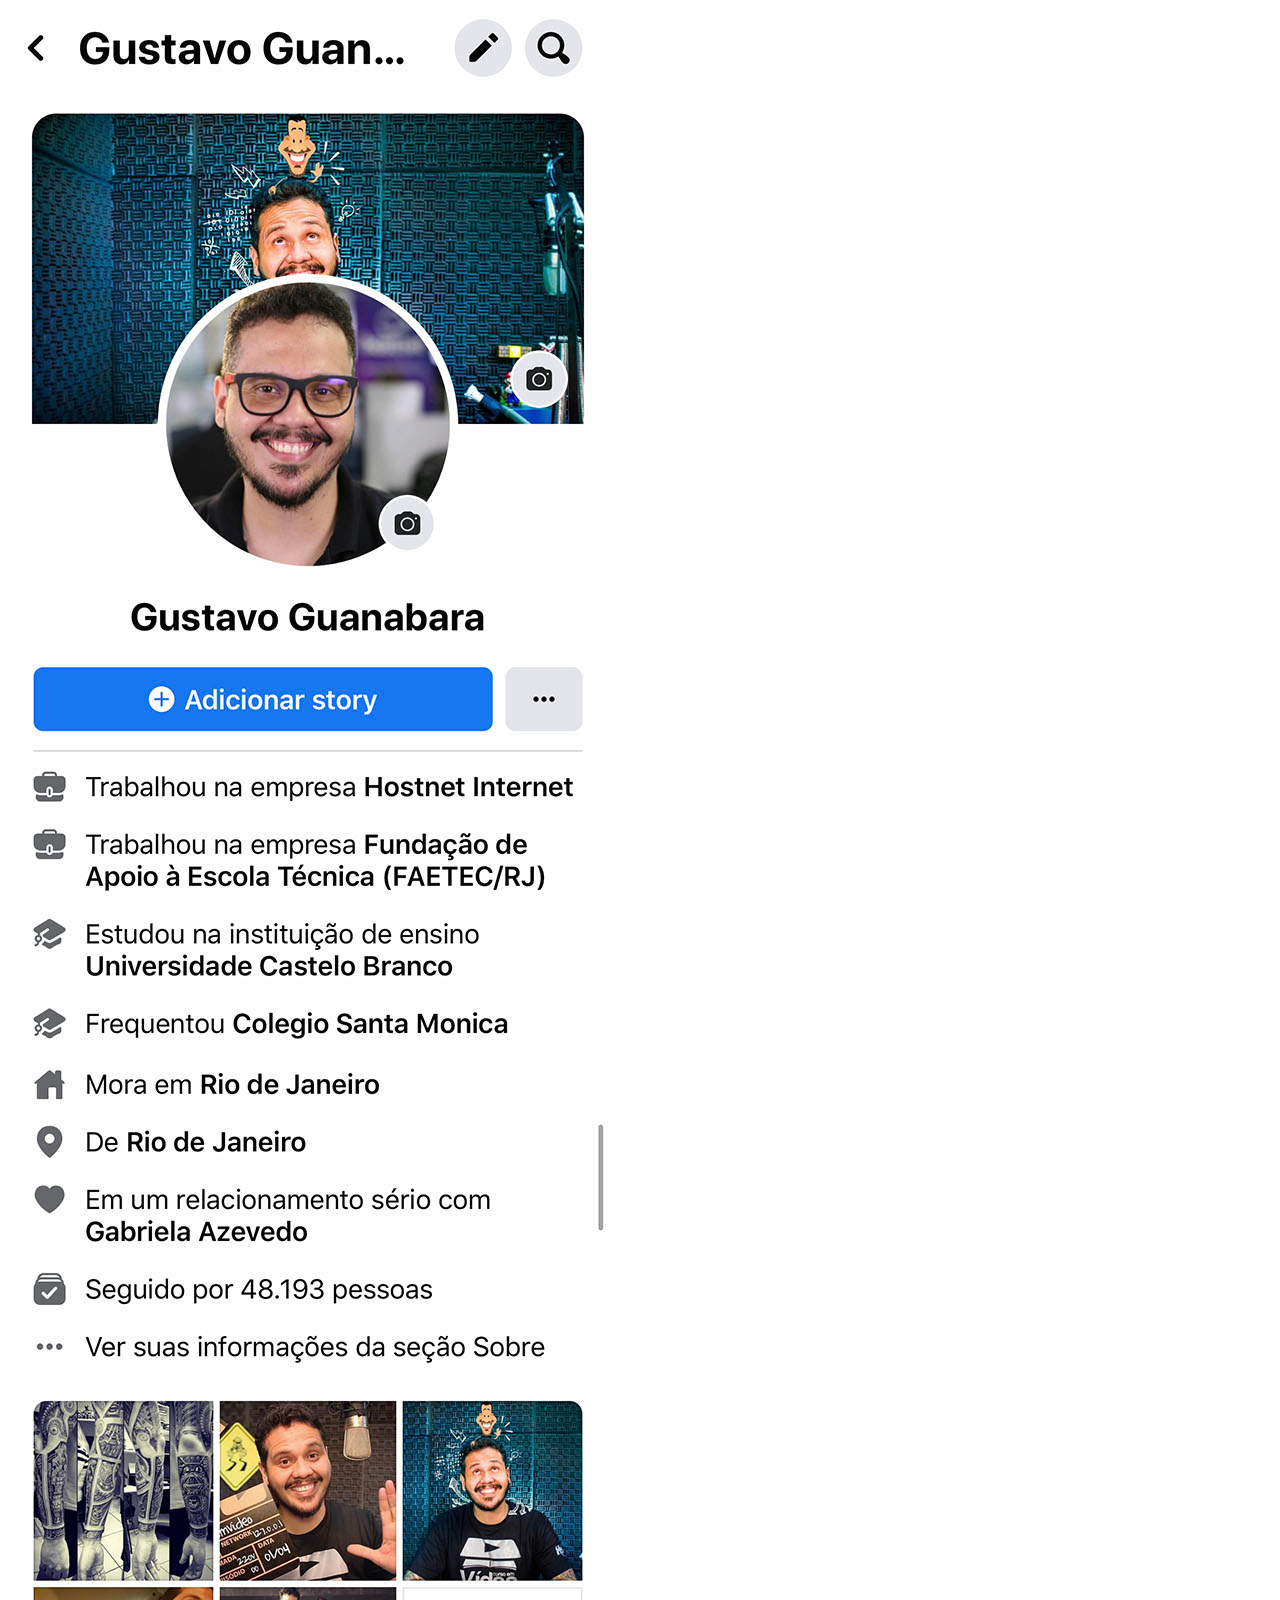
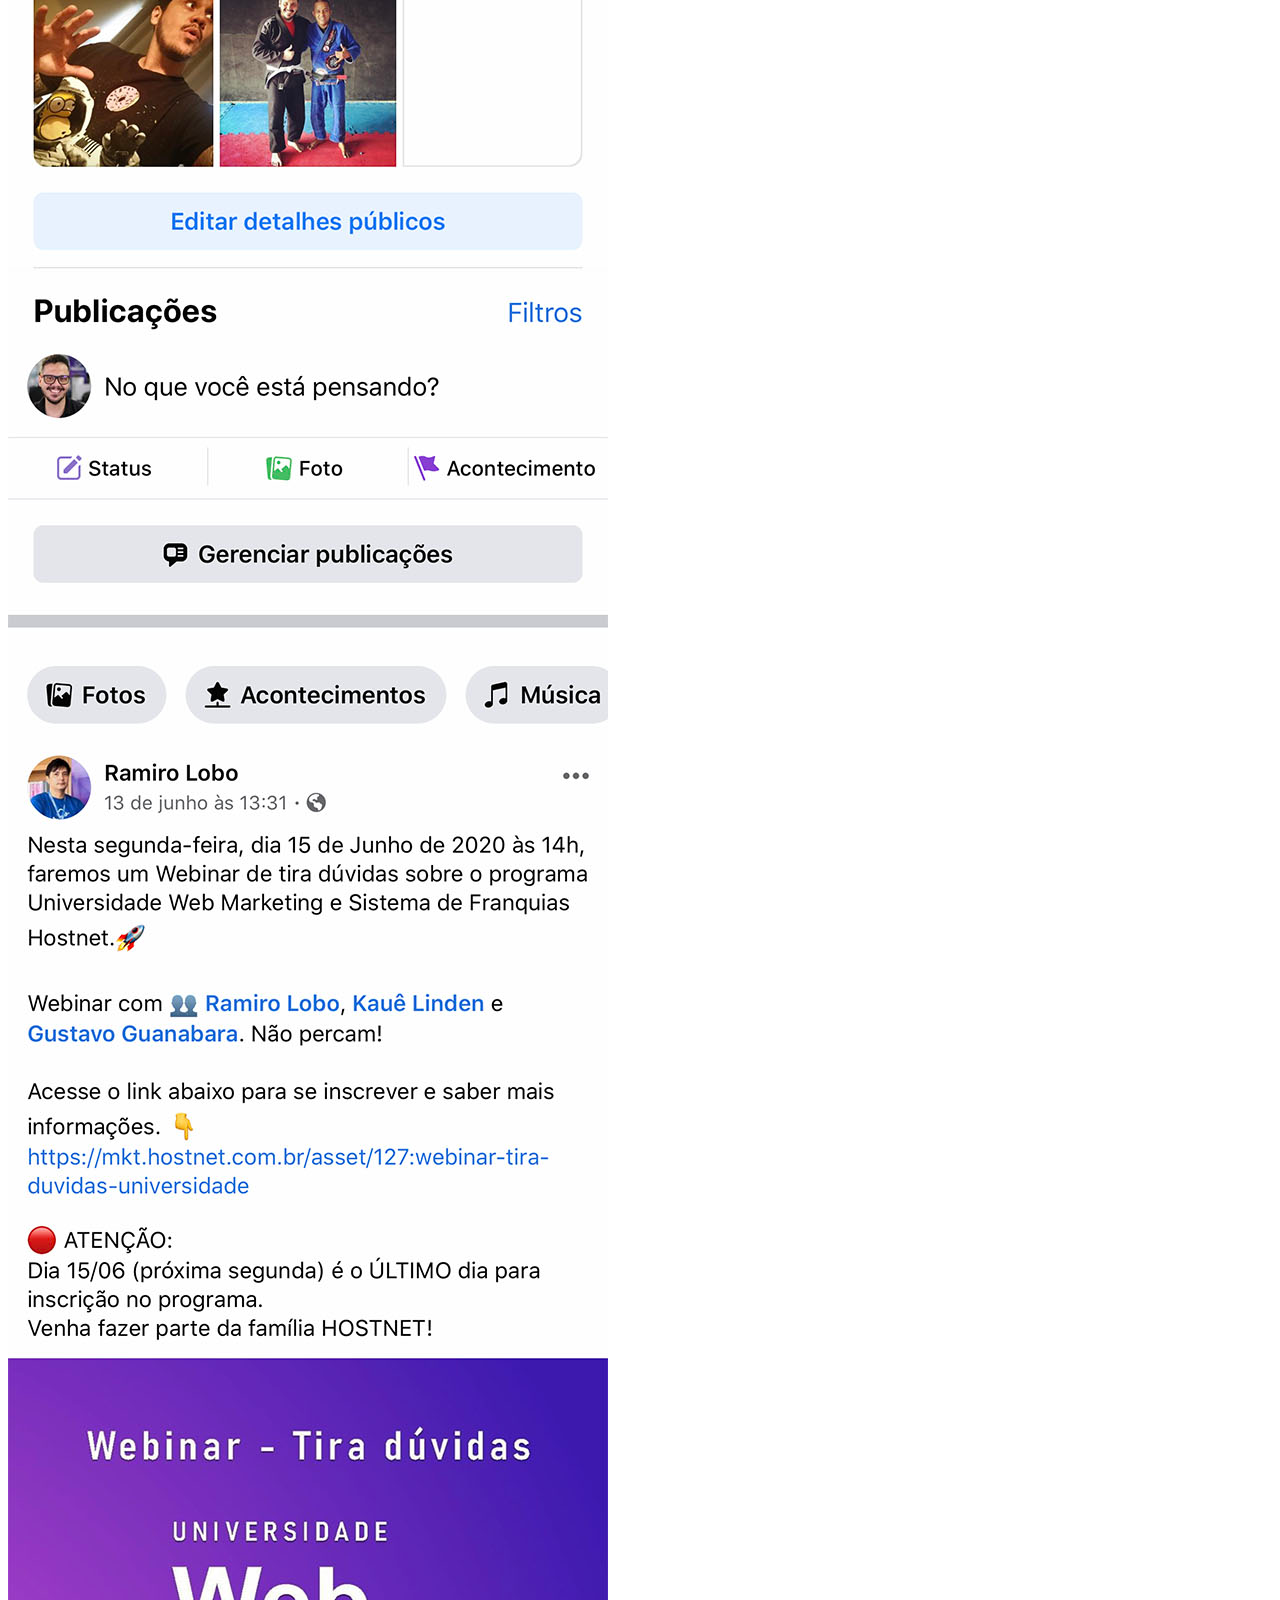
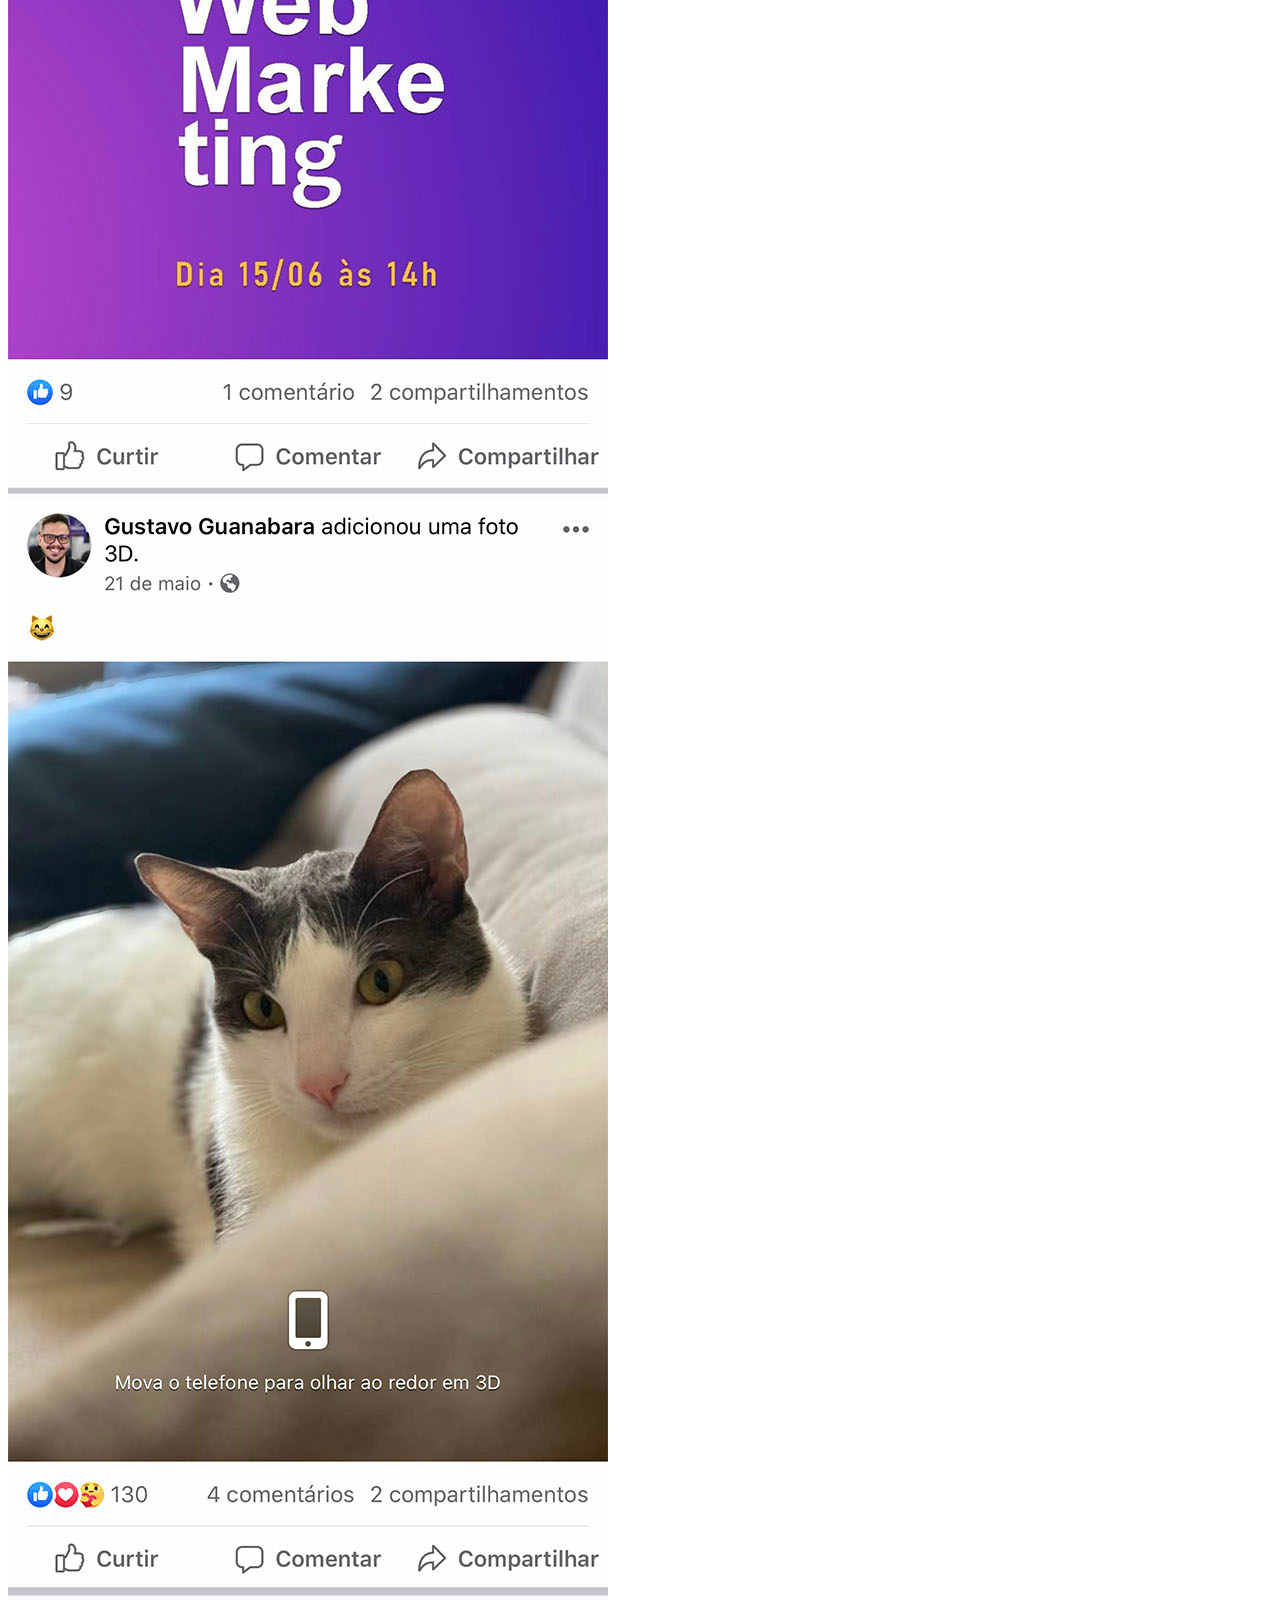
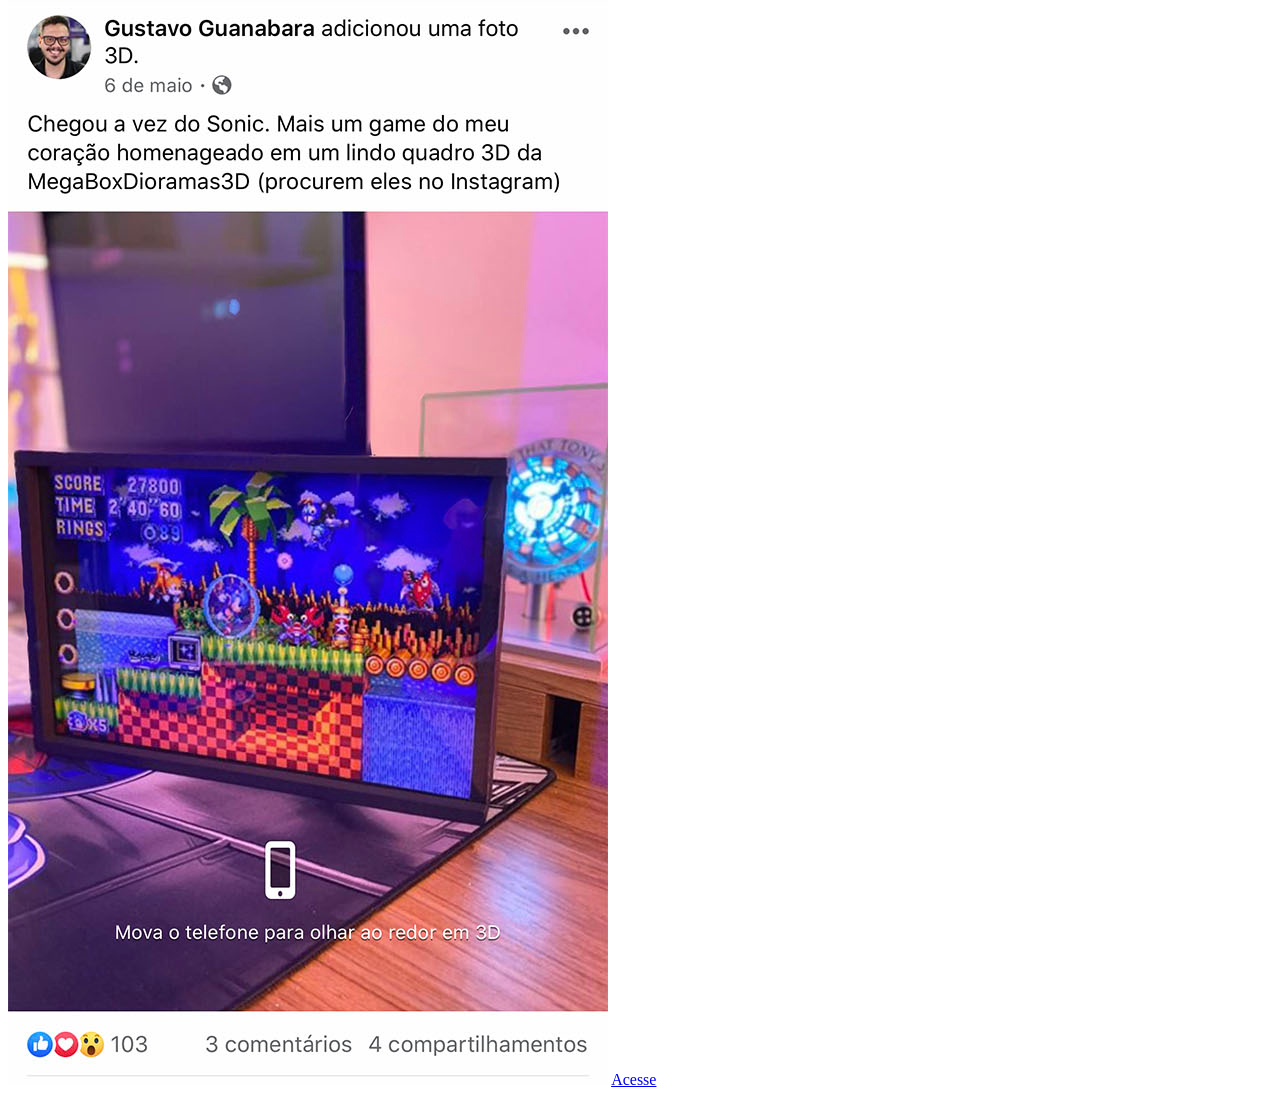
==== facebook.html @ 0ad2534f "criando arquivos" ====
<!DOCTYPE html>
<html lang="pt-br">
<head>
    <meta charset="UTF-8">
    <meta name="viewport" content="width=device-width, initial-scale=1.0">
    <title>facebook home</title>
</head>
<body>
    <img src="imagens/tela-facebook.jpg" alt="facebook">
    <a href="https://www.facebook.com/?locale=pt_BR" target="_blank"> Acesse</a>
    
</body>
</html>
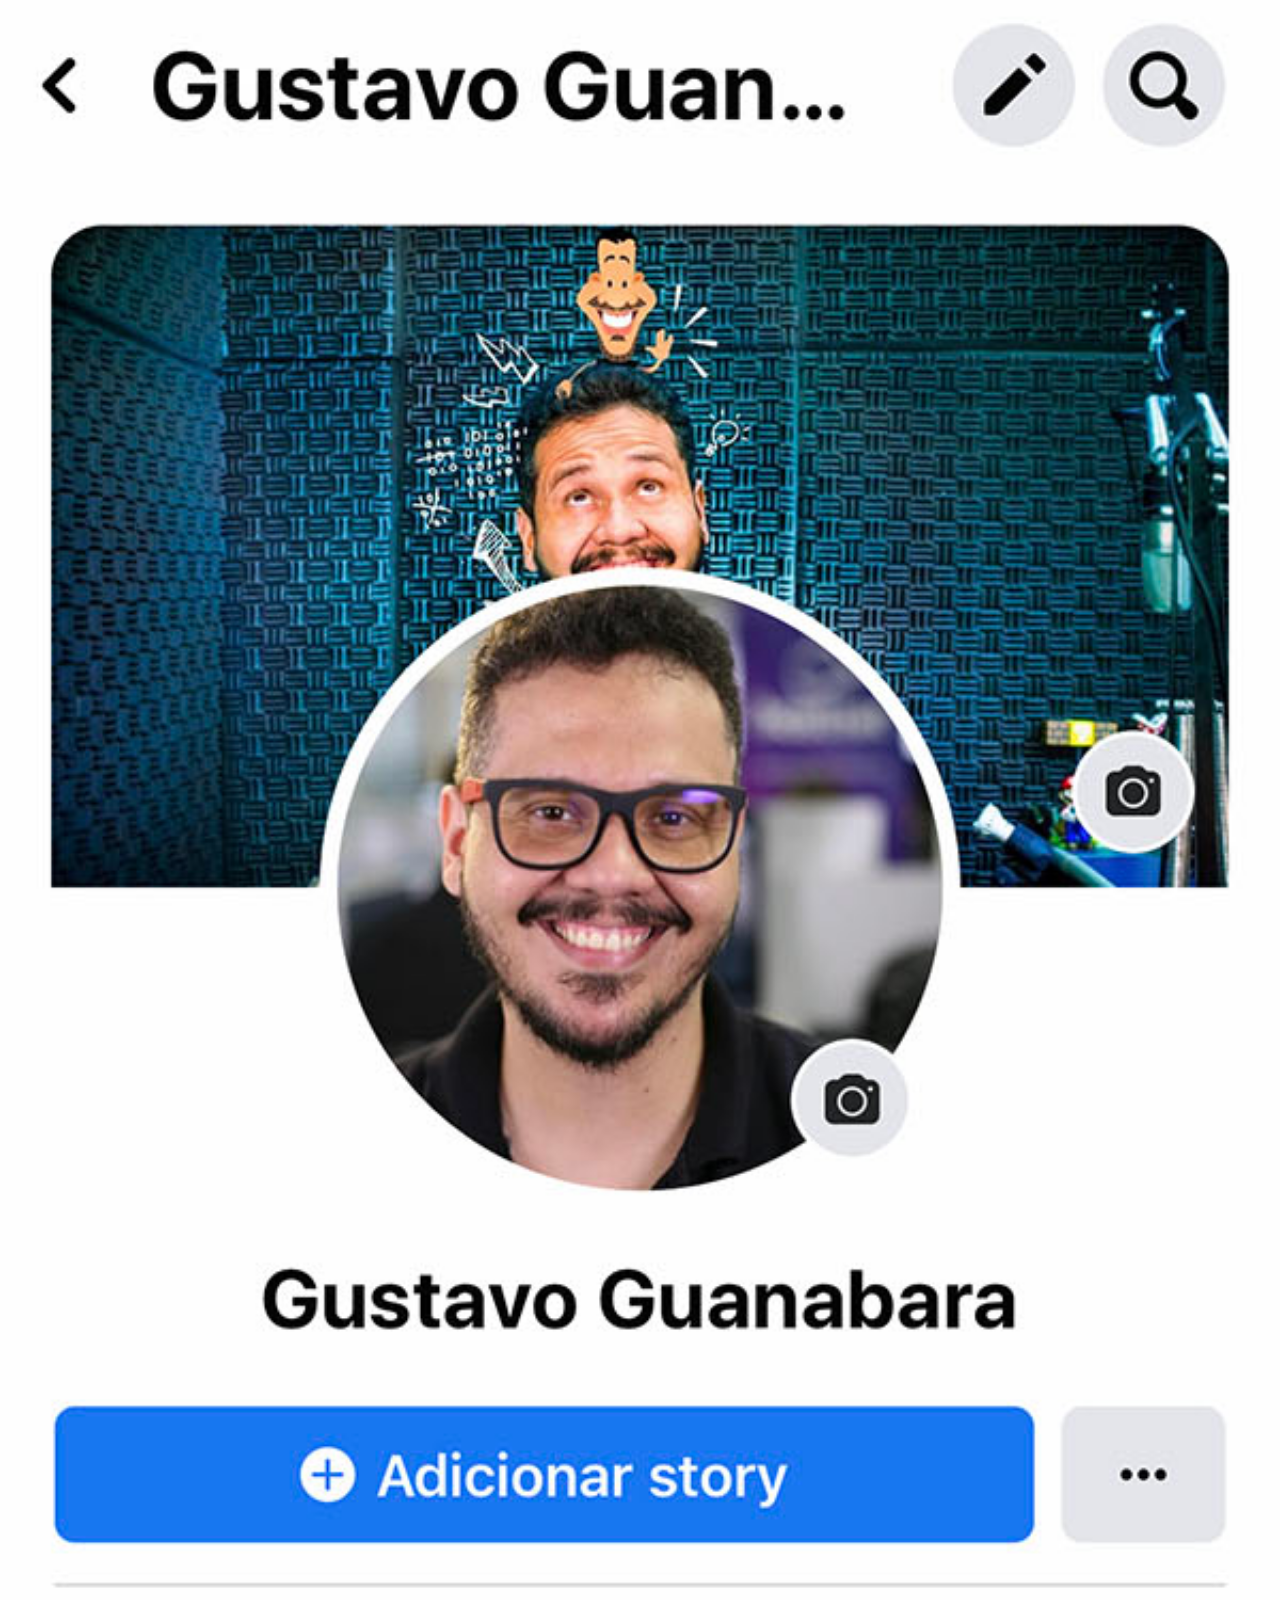
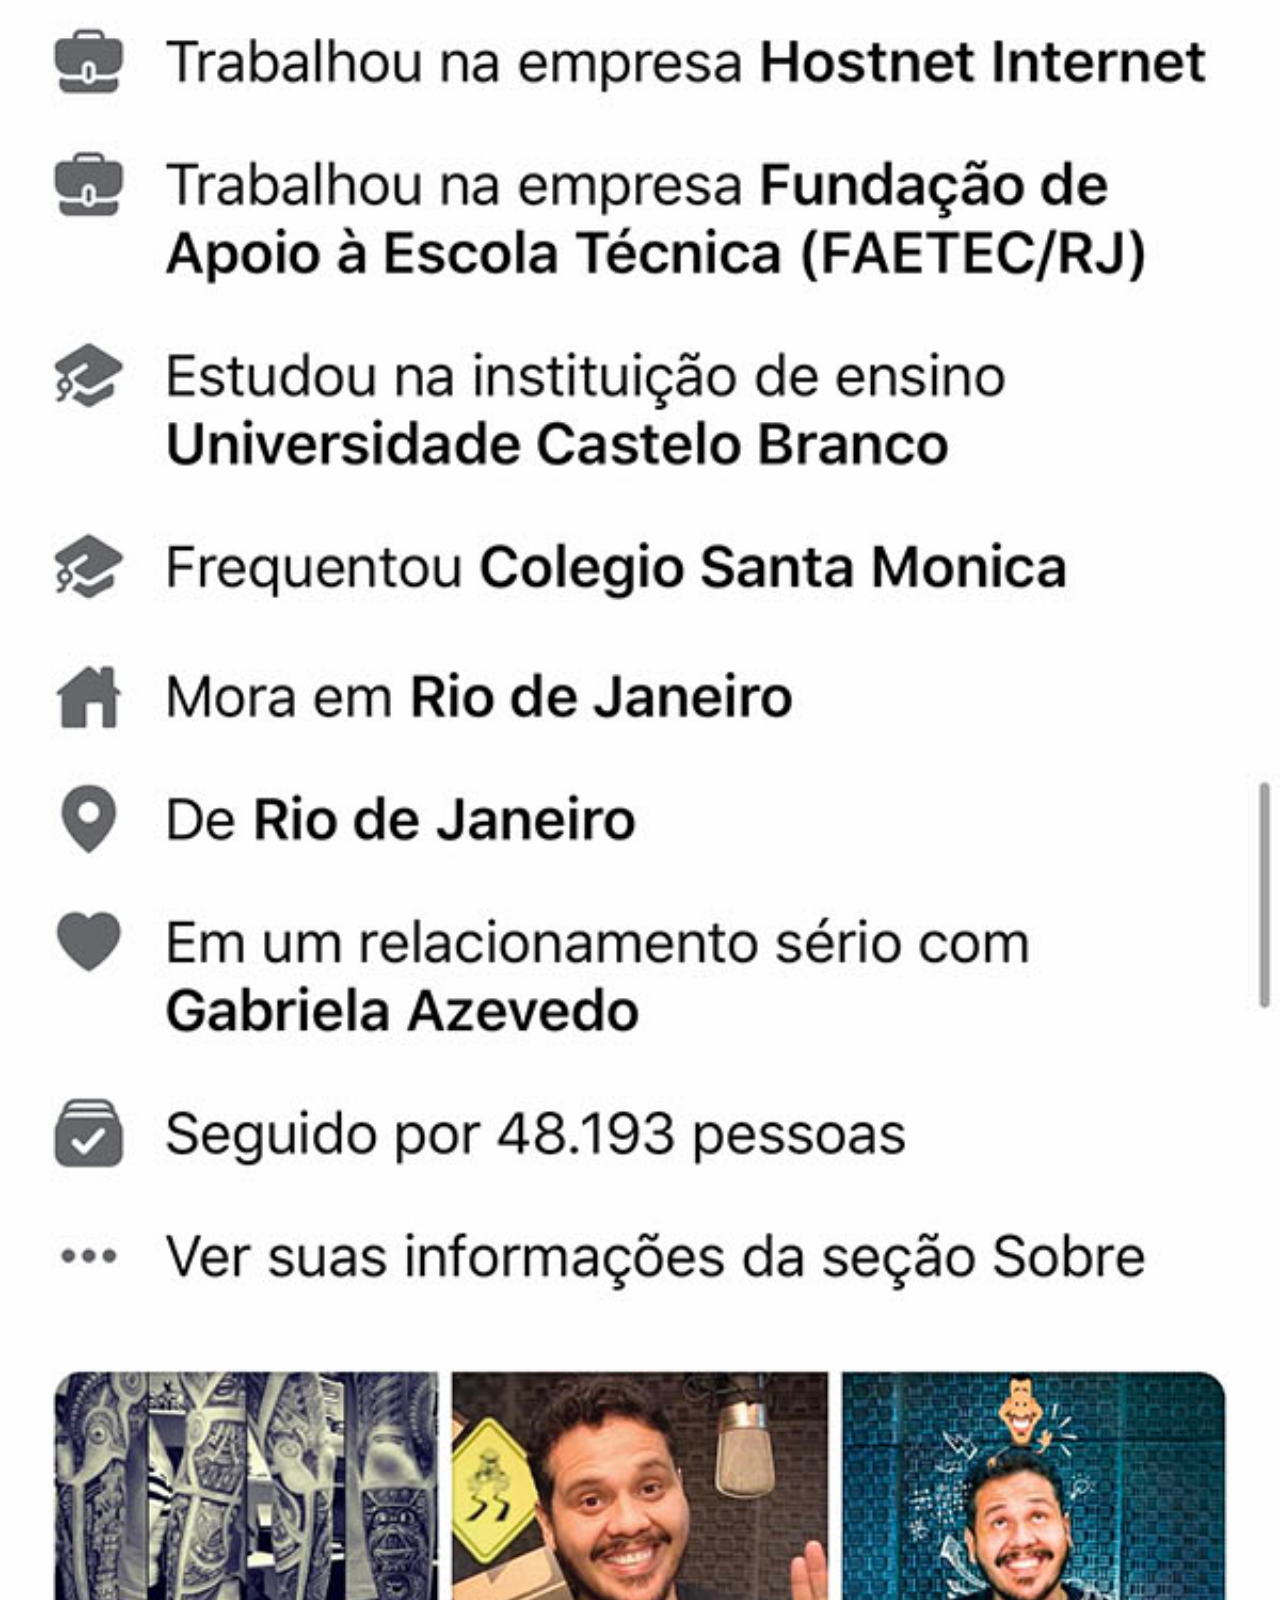
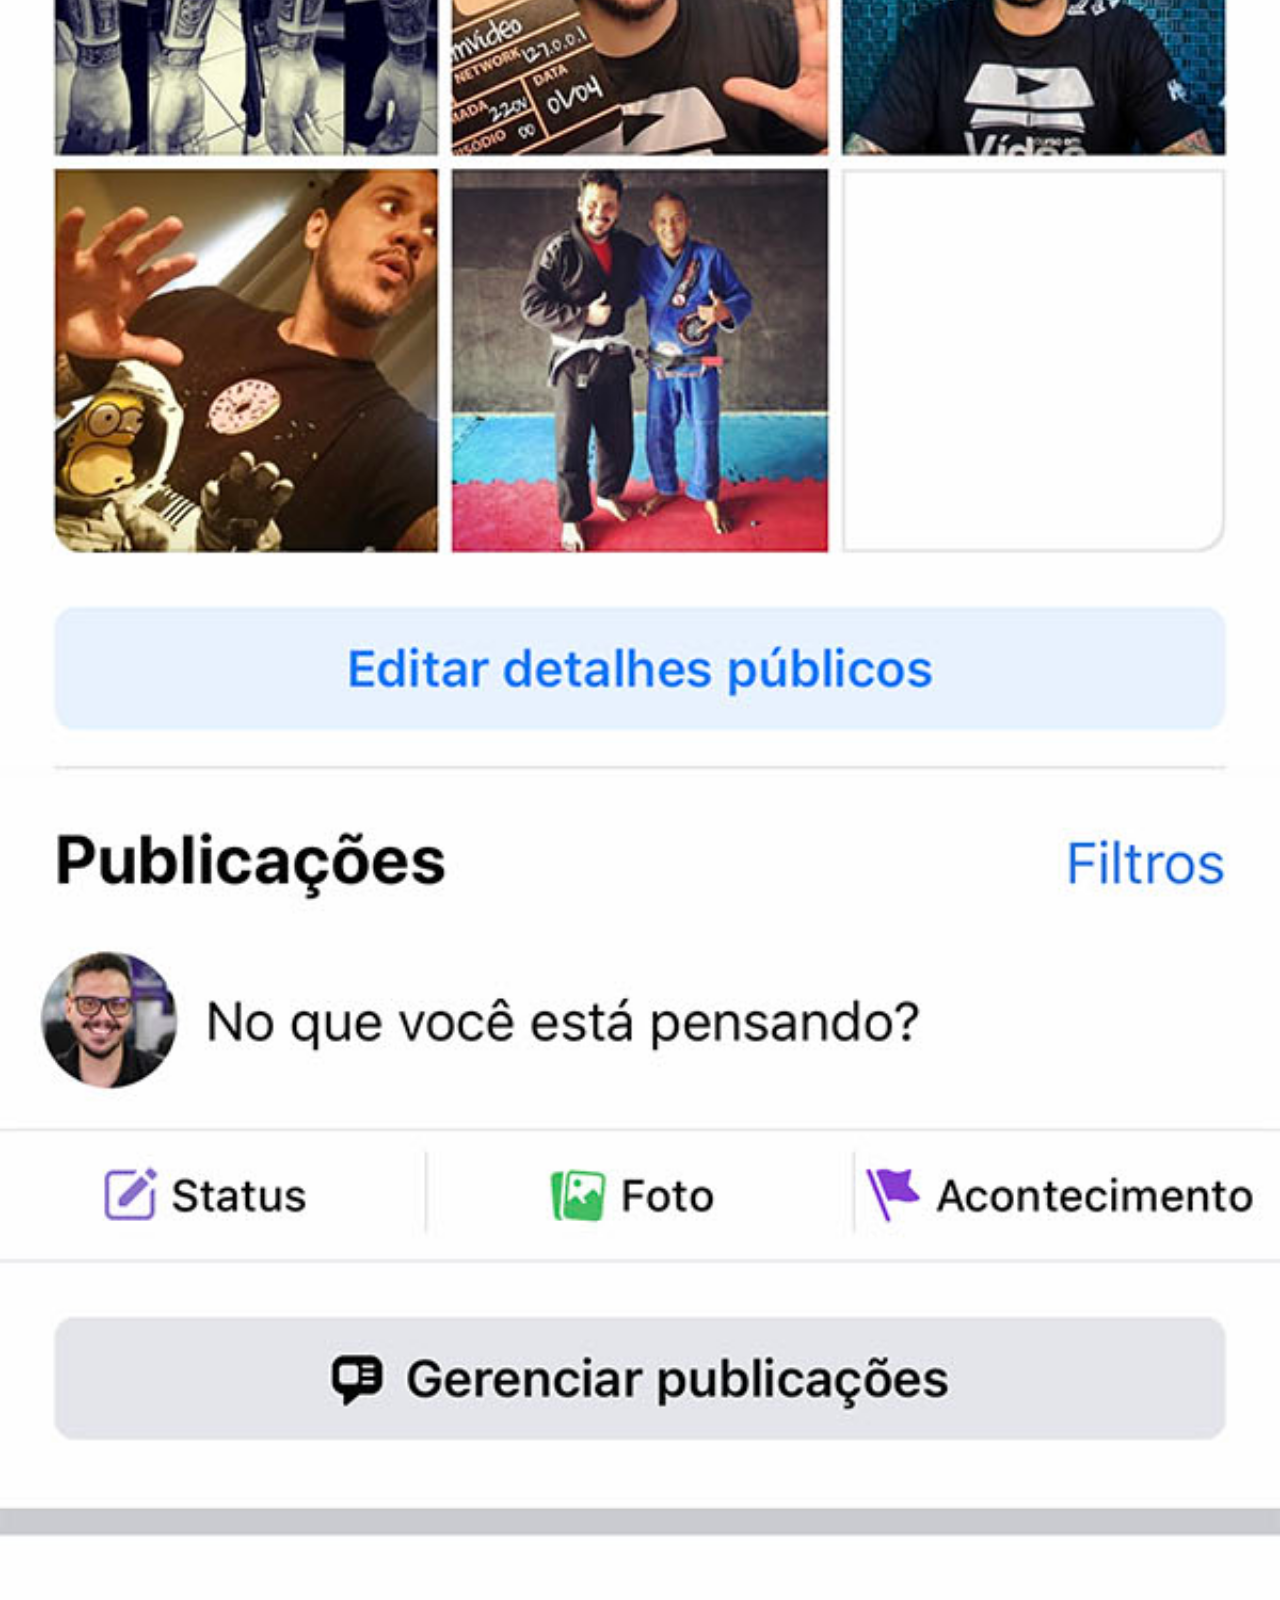
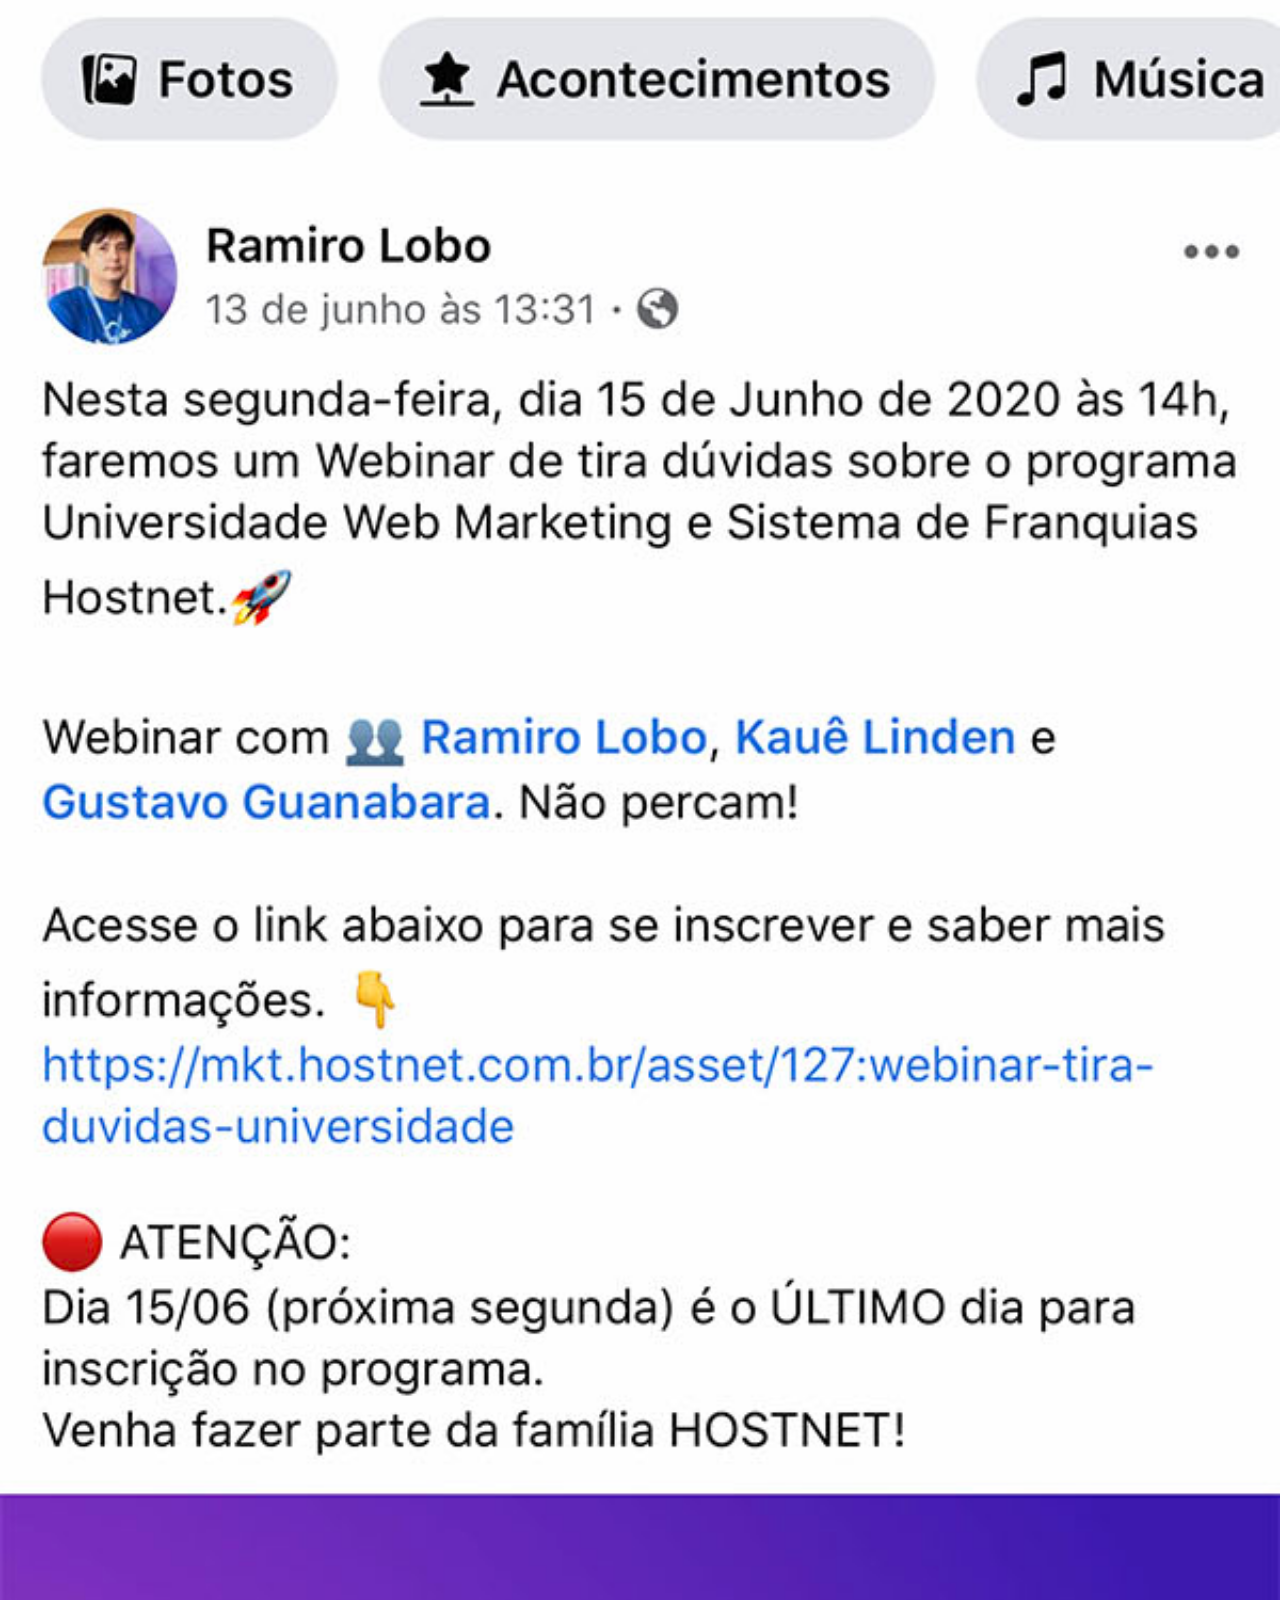
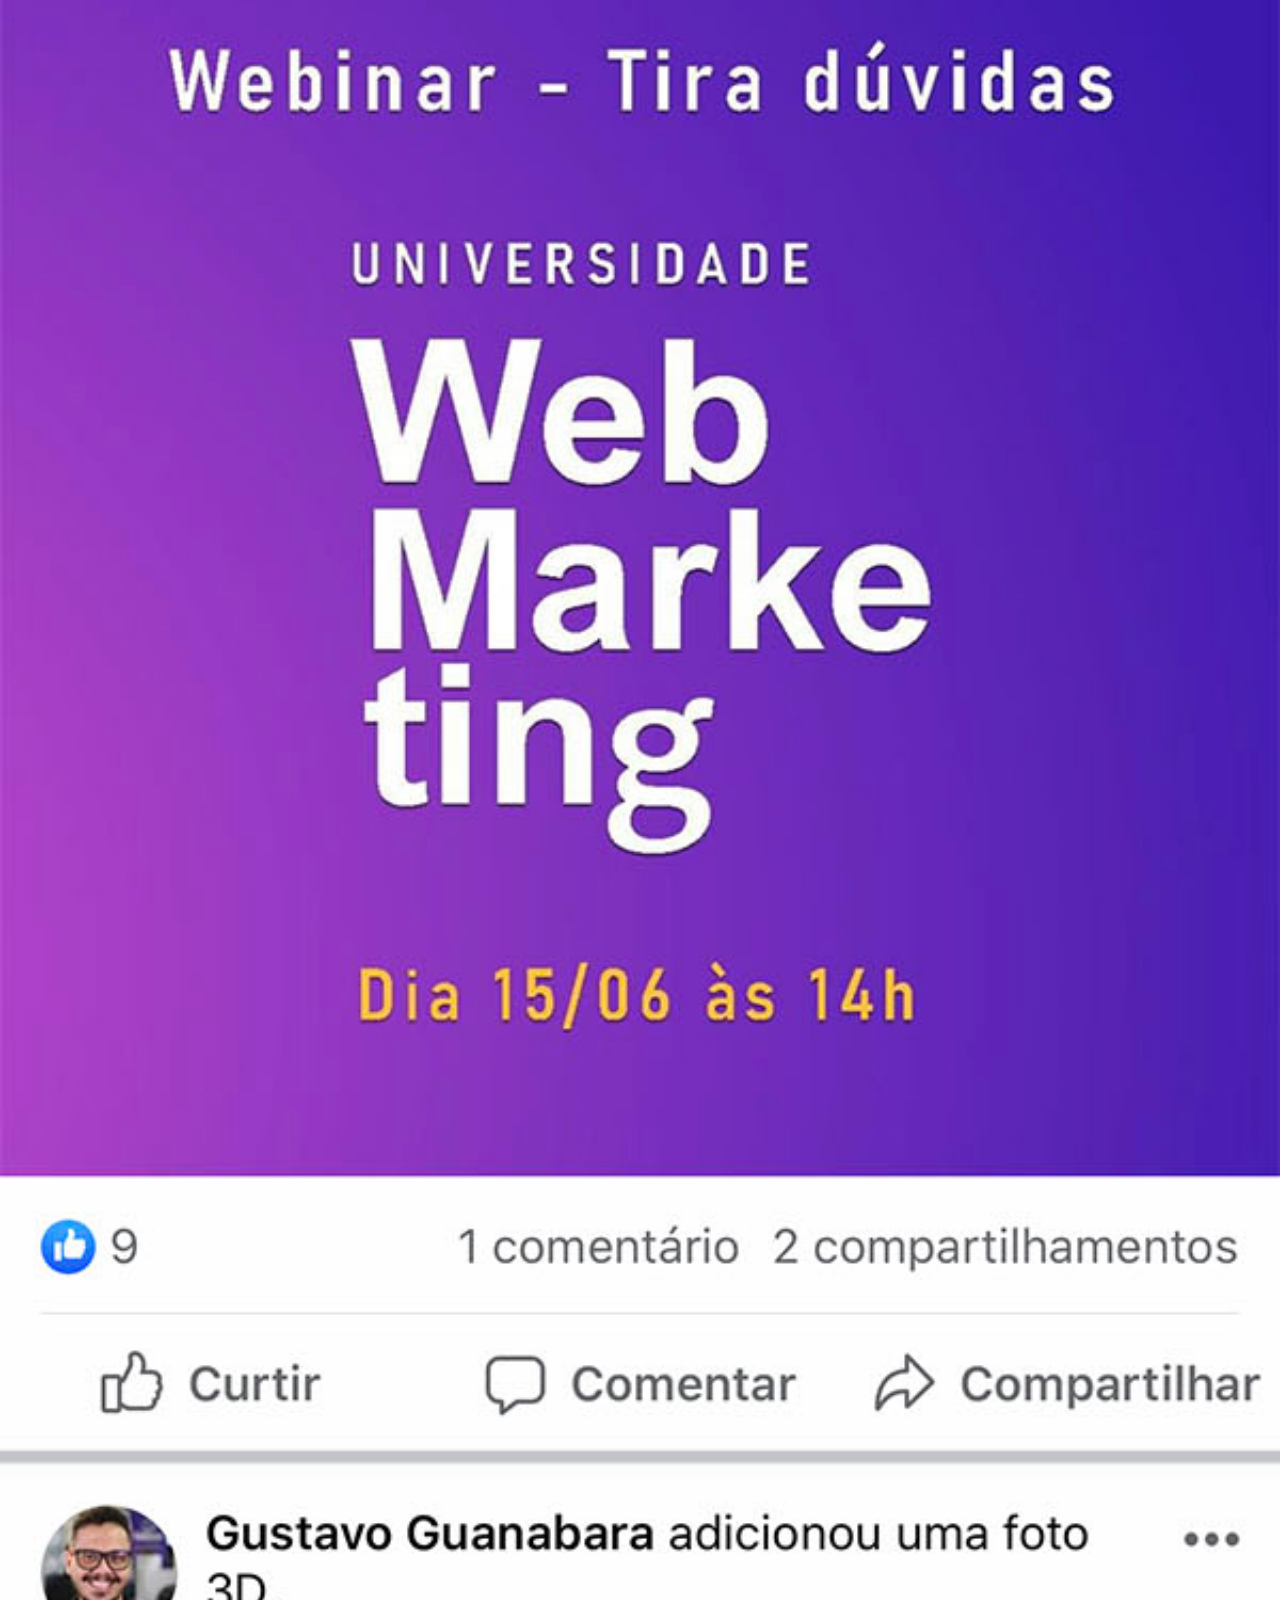
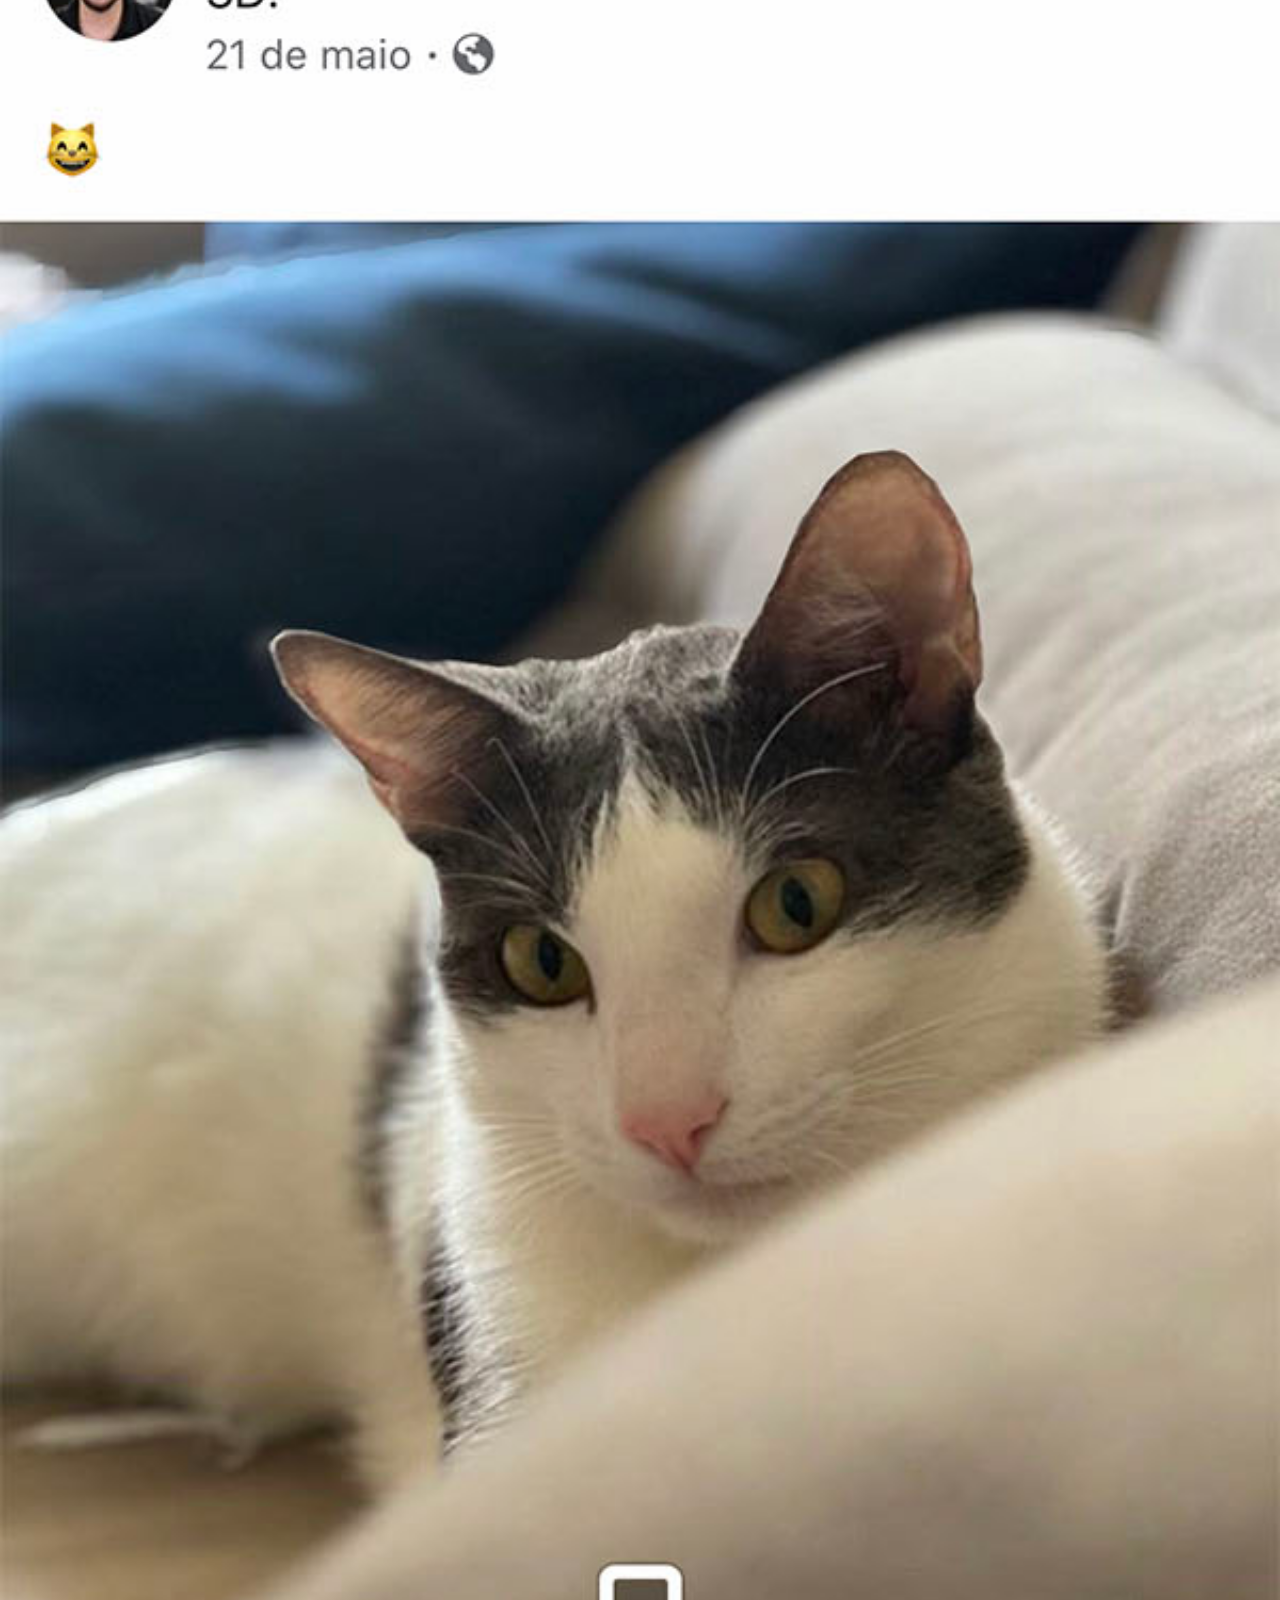
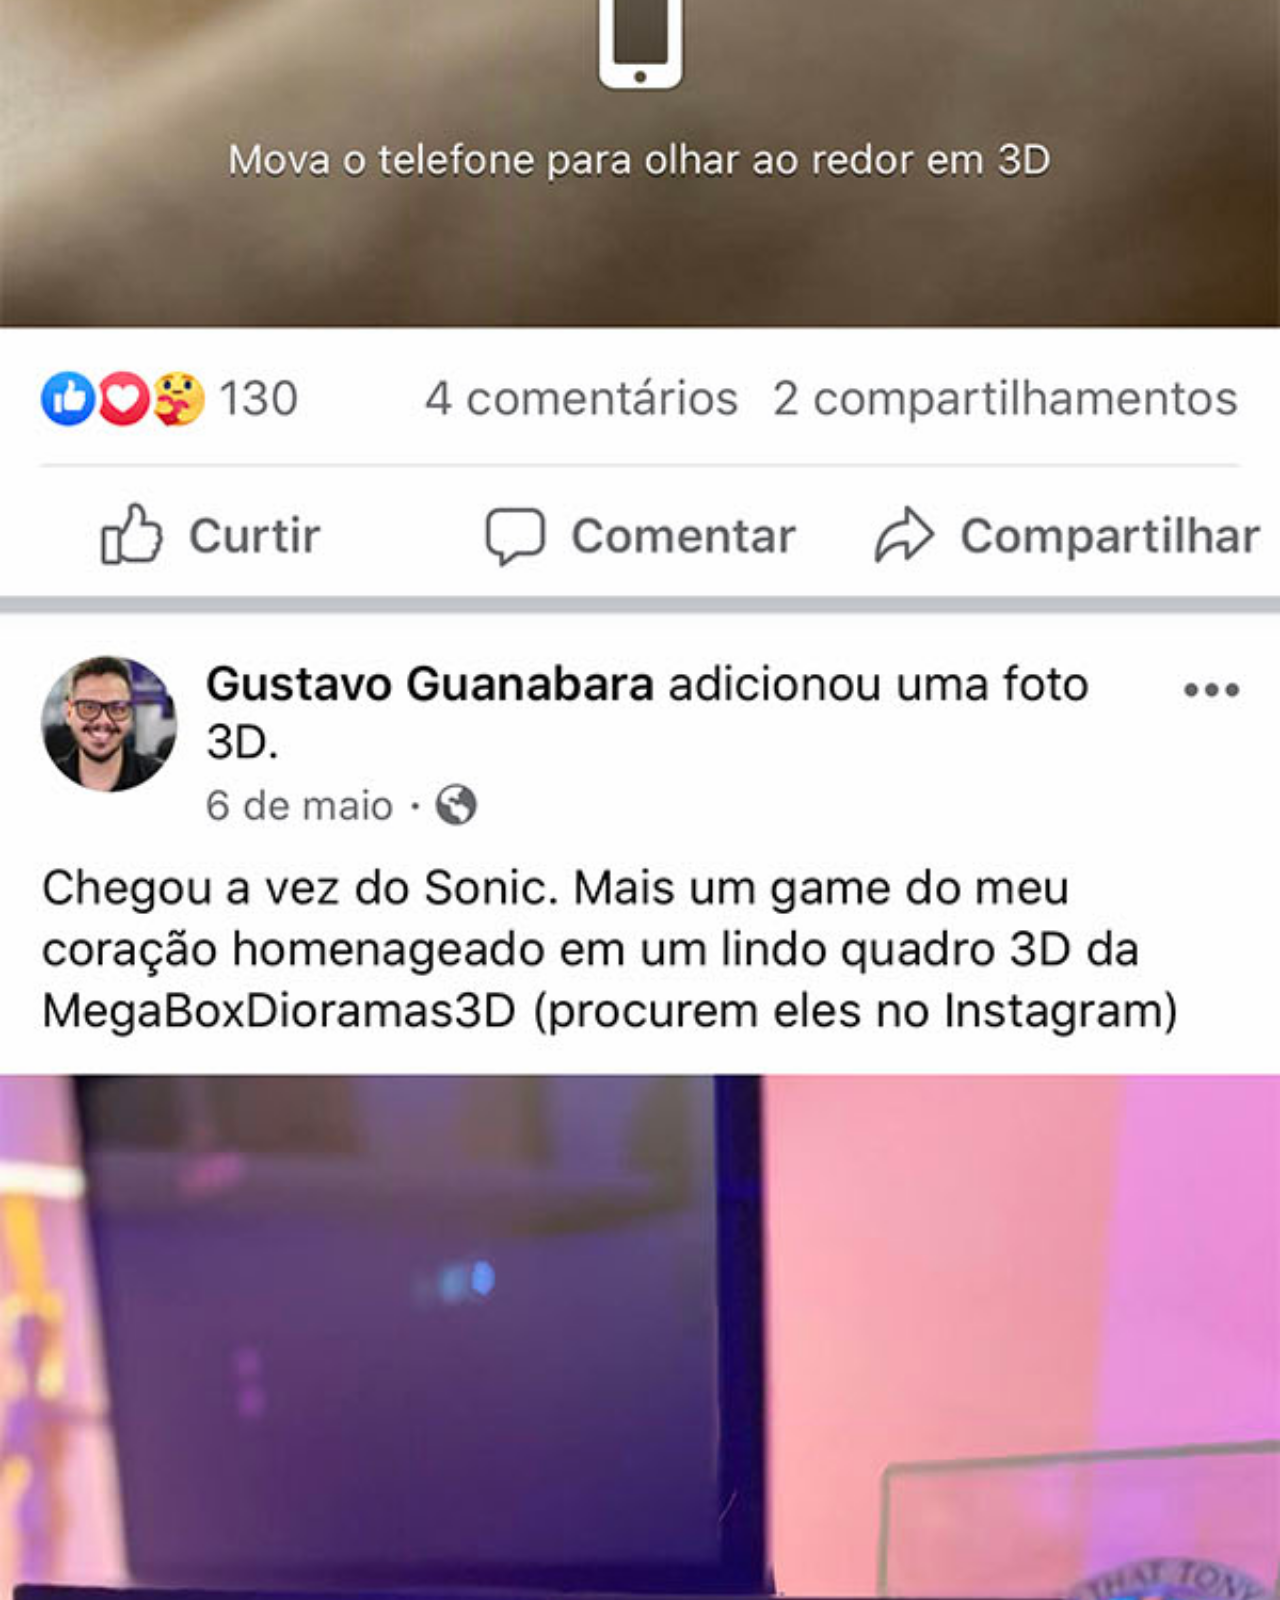
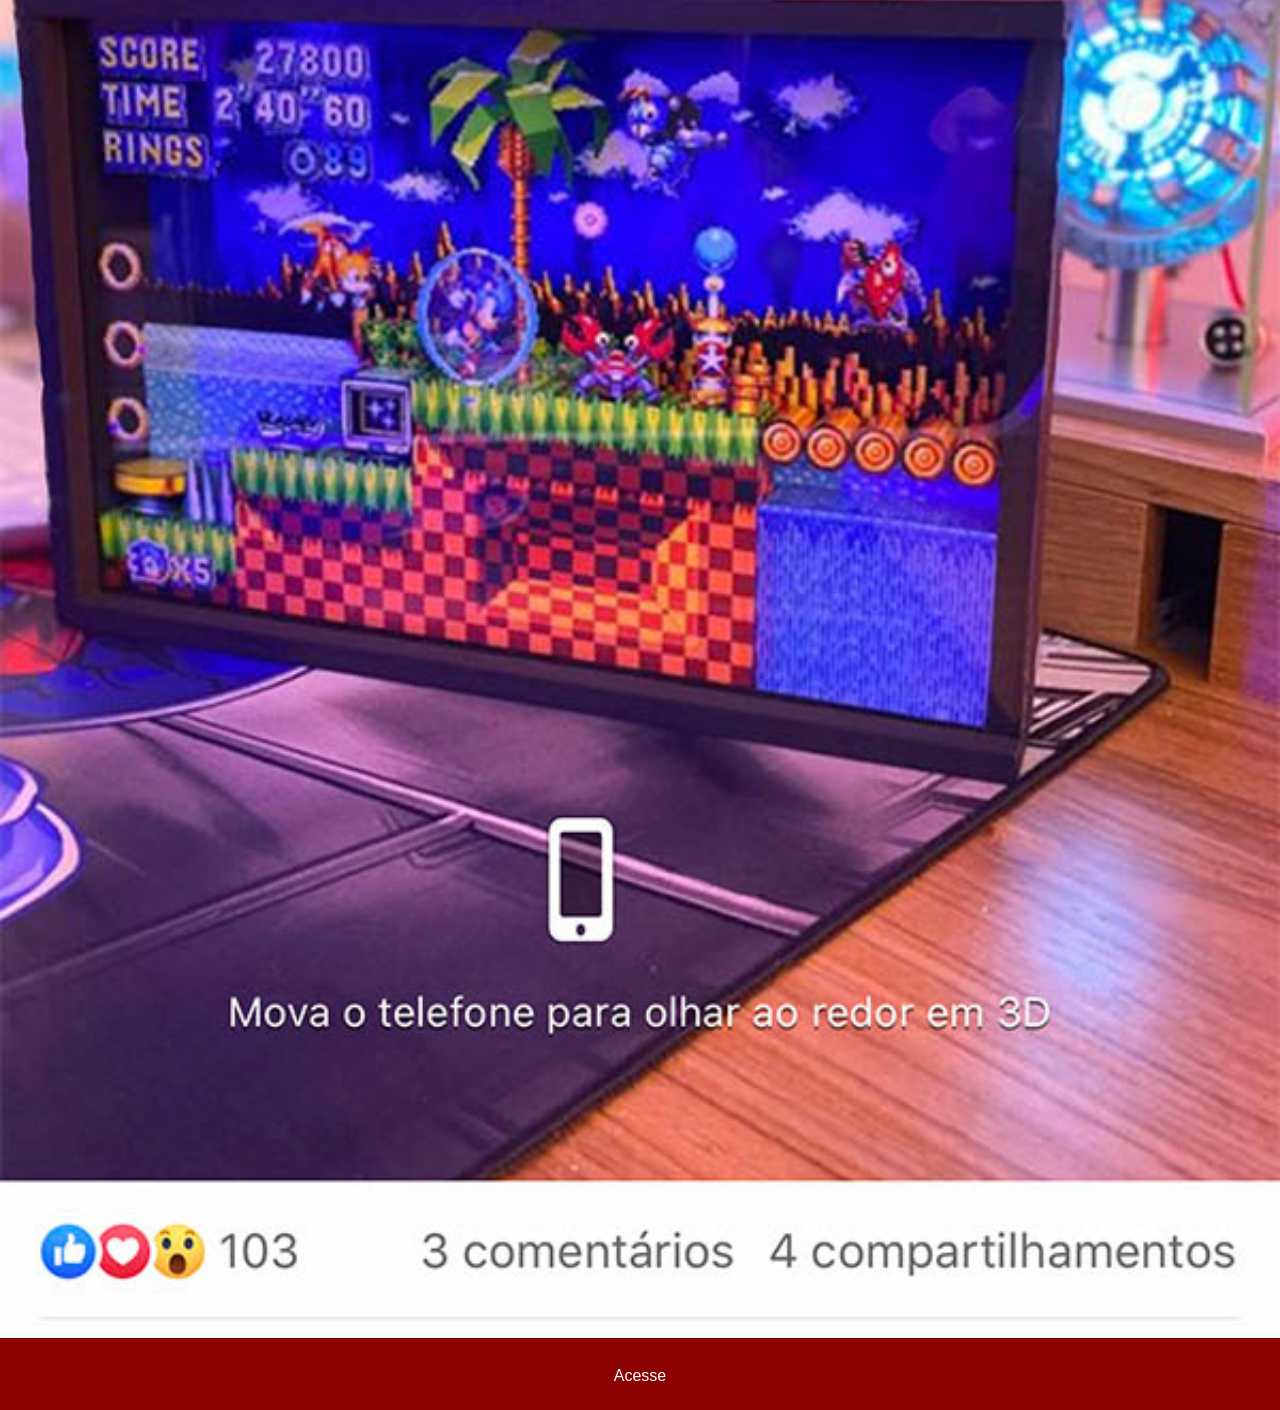
==== commit a51531fe: "atualizado" ====
--- a/facebook.html
+++ b/facebook.html
@@ -4,6 +4,7 @@
     <meta charset="UTF-8">
     <meta name="viewport" content="width=device-width, initial-scale=1.0">
     <title>facebook home</title>
+    <link rel="stylesheet" href="estilos/tela.css">
 </head>
 <body>
     <img src="imagens/tela-facebook.jpg" alt="facebook">
--- a/estilos/tela.css
+++ b/estilos/tela.css
@@ -0,0 +1,27 @@
+@charset "UTF-8";
+       *{
+            margin: 0px;
+            padding: 0px;
+            font-family: Arial, Helvetica, sans-serif;
+        }
+        body{
+            background-color: darkred;
+        }
+        ::-webkit-scrollbar{
+            width: 0px;
+            height: 0px;
+        }
+        img{
+            width: 100vw;
+        }
+        a{
+            display: block;
+            background-color: darkred;
+            color: white;
+            padding: 25px;
+            text-align: center;
+            text-decoration: none;
+        }
+        a:hover{
+            color: red;
+        }
